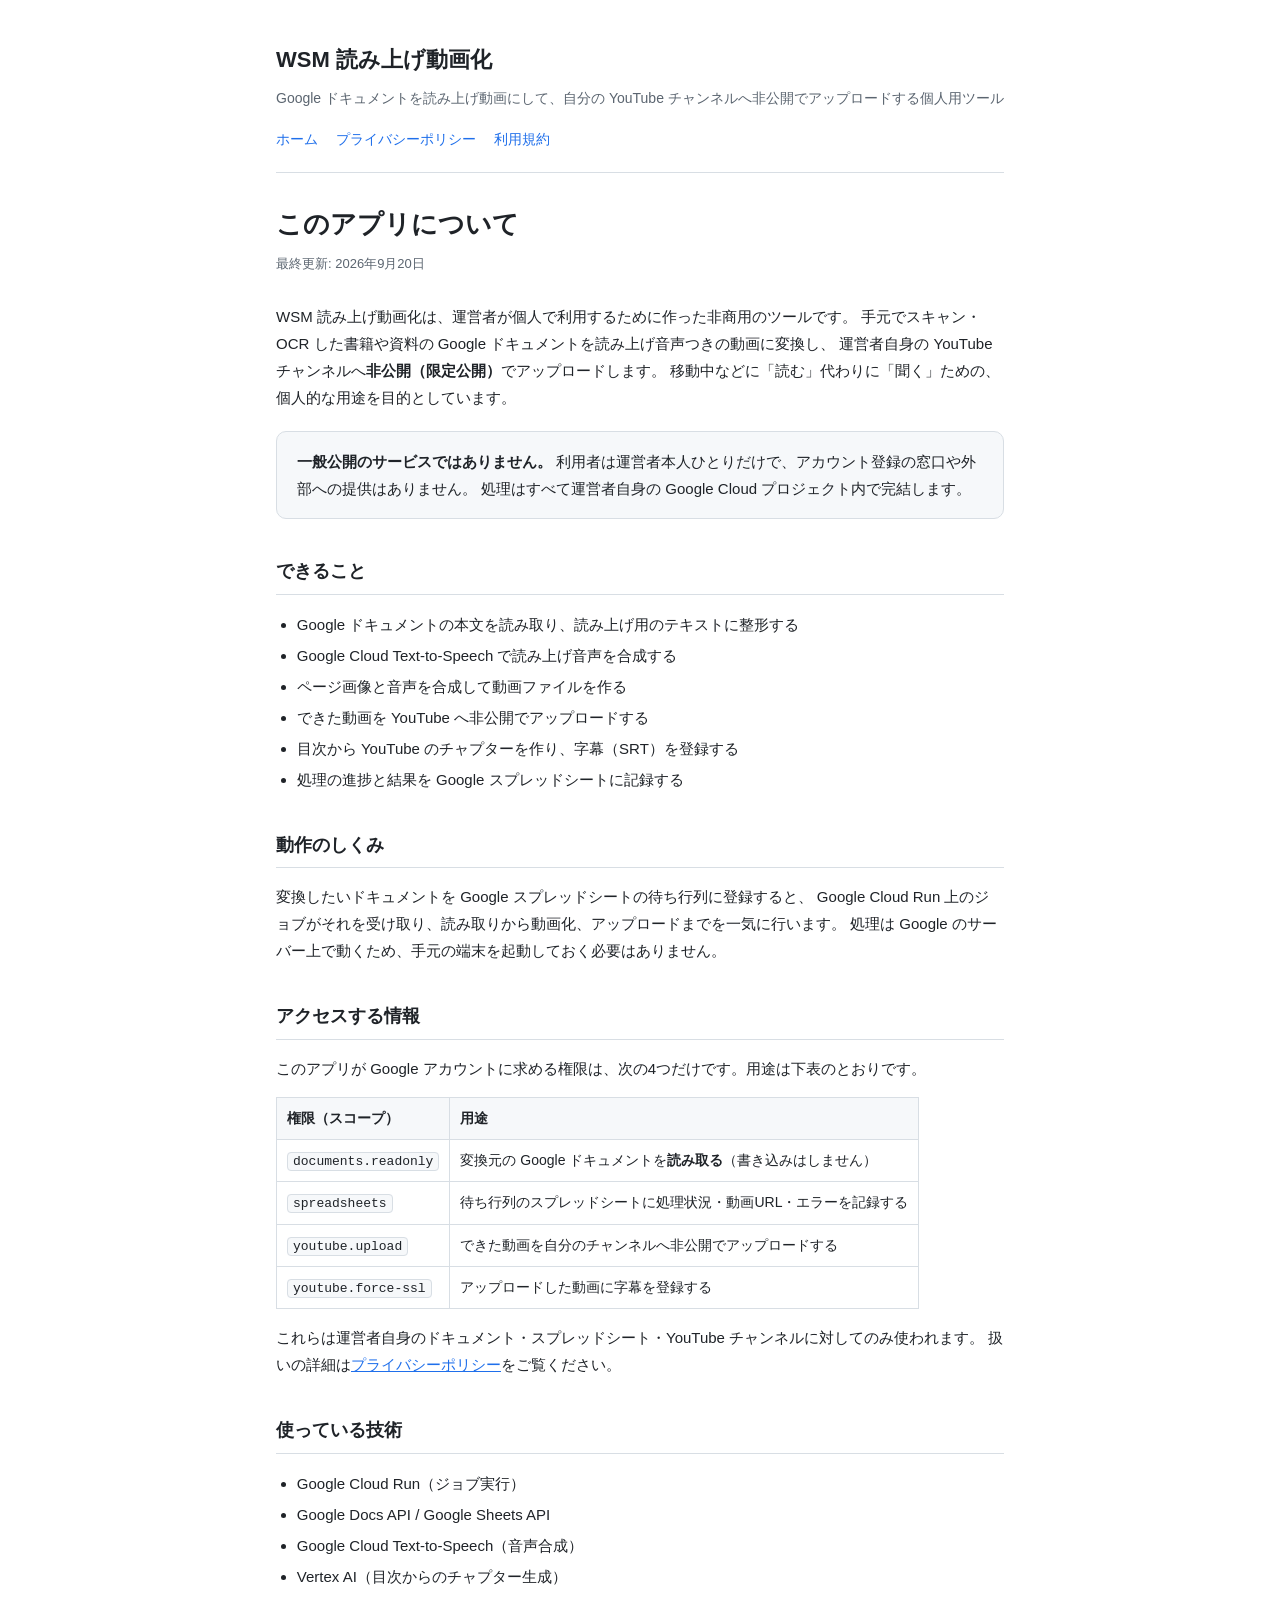
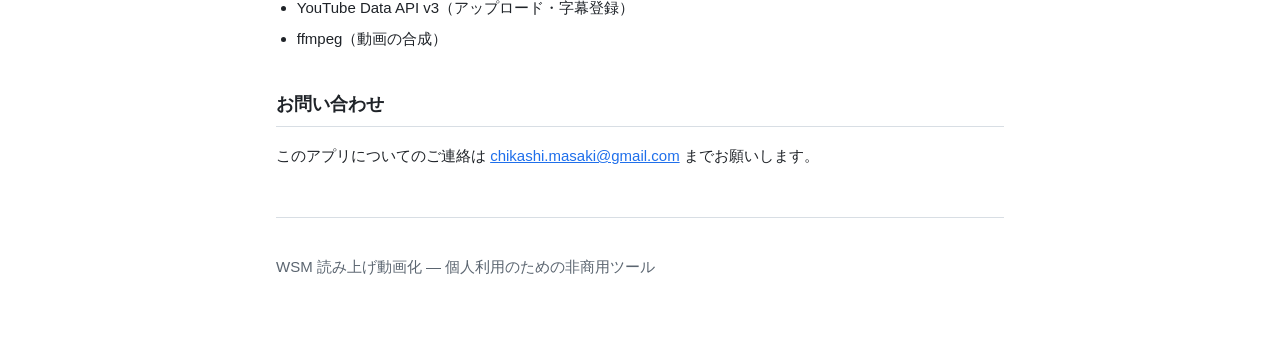
==== index.html @ 62a902ed "OAuth同意画面の本番公開に必要な公開ページ3枚を追加 ホームページ・プライバシーポリシー・利用規約。同意画面が「テスト」のままだと リフレッシュトークンが約7日で失効するため、本番公開の前提を揃え" ====
<!DOCTYPE html>
<html lang="ja">
<head>
<meta charset="utf-8">
<meta name="viewport" content="width=device-width, initial-scale=1">
<title>WSM 読み上げ動画化</title>
<meta name="description" content="Google ドキュメントを読み上げ動画に変換し、自分の YouTube チャンネルへ非公開でアップロードする個人用ツールです。">
<link rel="stylesheet" href="style.css">
</head>
<body>
<div class="wrap">

<header class="site">
  <p class="name">WSM 読み上げ動画化</p>
  <p class="tag">Google ドキュメントを読み上げ動画にして、自分の YouTube チャンネルへ非公開でアップロードする個人用ツール</p>
  <nav>
    <a href="./">ホーム</a>
    <a href="privacy.html">プライバシーポリシー</a>
    <a href="terms.html">利用規約</a>
  </nav>
</header>

<h1>このアプリについて</h1>
<p class="updated">最終更新: 2026年9月20日</p>

<p>
WSM 読み上げ動画化は、運営者が個人で利用するために作った非商用のツールです。
手元でスキャン・OCR した書籍や資料の Google ドキュメントを読み上げ音声つきの動画に変換し、
運営者自身の YouTube チャンネルへ<strong>非公開（限定公開）</strong>でアップロードします。
移動中などに「読む」代わりに「聞く」ための、個人的な用途を目的としています。
</p>

<div class="card">
  <p><strong>一般公開のサービスではありません。</strong>
  利用者は運営者本人ひとりだけで、アカウント登録の窓口や外部への提供はありません。
  処理はすべて運営者自身の Google Cloud プロジェクト内で完結します。</p>
</div>

<h2>できること</h2>
<ul>
  <li>Google ドキュメントの本文を読み取り、読み上げ用のテキストに整形する</li>
  <li>Google Cloud Text-to-Speech で読み上げ音声を合成する</li>
  <li>ページ画像と音声を合成して動画ファイルを作る</li>
  <li>できた動画を YouTube へ非公開でアップロードする</li>
  <li>目次から YouTube のチャプターを作り、字幕（SRT）を登録する</li>
  <li>処理の進捗と結果を Google スプレッドシートに記録する</li>
</ul>

<h2>動作のしくみ</h2>
<p>
変換したいドキュメントを Google スプレッドシートの待ち行列に登録すると、
Google Cloud Run 上のジョブがそれを受け取り、読み取りから動画化、アップロードまでを一気に行います。
処理は Google のサーバー上で動くため、手元の端末を起動しておく必要はありません。
</p>

<h2>アクセスする情報</h2>
<p>このアプリが Google アカウントに求める権限は、次の4つだけです。用途は下表のとおりです。</p>

<table>
  <tr><th>権限（スコープ）</th><th>用途</th></tr>
  <tr>
    <td><code>documents.readonly</code></td>
    <td>変換元の Google ドキュメントを<strong>読み取る</strong>（書き込みはしません）</td>
  </tr>
  <tr>
    <td><code>spreadsheets</code></td>
    <td>待ち行列のスプレッドシートに処理状況・動画URL・エラーを記録する</td>
  </tr>
  <tr>
    <td><code>youtube.upload</code></td>
    <td>できた動画を自分のチャンネルへ非公開でアップロードする</td>
  </tr>
  <tr>
    <td><code>youtube.force-ssl</code></td>
    <td>アップロードした動画に字幕を登録する</td>
  </tr>
</table>

<p>
これらは運営者自身のドキュメント・スプレッドシート・YouTube チャンネルに対してのみ使われます。
扱いの詳細は<a href="privacy.html">プライバシーポリシー</a>をご覧ください。
</p>

<h2>使っている技術</h2>
<ul>
  <li>Google Cloud Run（ジョブ実行）</li>
  <li>Google Docs API / Google Sheets API</li>
  <li>Google Cloud Text-to-Speech（音声合成）</li>
  <li>Vertex AI（目次からのチャプター生成）</li>
  <li>YouTube Data API v3（アップロード・字幕登録）</li>
  <li>ffmpeg（動画の合成）</li>
</ul>

<h2>お問い合わせ</h2>
<p>
このアプリについてのご連絡は
<a href="mailto:chikashi.masaki@gmail.com">chikashi.masaki@gmail.com</a>
までお願いします。
</p>

<footer class="site">
  <p>WSM 読み上げ動画化 — 個人利用のための非商用ツール</p>
</footer>

</div>
</body>
</html>
---- style.css ----
:root {
  --bg: #ffffff;
  --fg: #1f2328;
  --muted: #5b6570;
  --line: #d8dee4;
  --accent: #1f6feb;
  --card: #f6f8fa;
}

@media (prefers-color-scheme: dark) {
  :root {
    --bg: #0d1117;
    --fg: #e6edf3;
    --muted: #9198a1;
    --line: #30363d;
    --accent: #6ea8ff;
    --card: #161b22;
  }
}

* { box-sizing: border-box; }

body {
  margin: 0;
  background: var(--bg);
  color: var(--fg);
  font-family: -apple-system, 'Hiragino Sans', 'Noto Sans JP', 'Meiryo', sans-serif;
  line-height: 1.8;
  -webkit-text-size-adjust: 100%;
}

.wrap {
  max-width: 760px;
  margin: 0 auto;
  padding: 40px 16px 64px;
}

header.site {
  border-bottom: 1px solid var(--line);
  margin-bottom: 32px;
  padding-bottom: 20px;
}

header.site .name {
  font-size: 22px;
  font-weight: 700;
  margin: 0;
}

header.site .tag {
  color: var(--muted);
  font-size: 14px;
  margin: 6px 0 0;
}

nav {
  margin-top: 16px;
  display: flex;
  flex-wrap: wrap;
  gap: 8px 18px;
  font-size: 14px;
}

nav a { color: var(--accent); text-decoration: none; }
nav a:hover { text-decoration: underline; }

h1 { font-size: 26px; line-height: 1.5; margin: 0 0 8px; }
h2 { font-size: 18px; margin: 36px 0 10px; padding-bottom: 6px; border-bottom: 1px solid var(--line); }
h3 { font-size: 15px; margin: 22px 0 6px; }

p, li { font-size: 15px; }
ul { padding-left: 1.3em; }
li { margin: 4px 0; }

.updated { color: var(--muted); font-size: 13px; margin: 0 0 28px; }

.card {
  background: var(--card);
  border: 1px solid var(--line);
  border-radius: 10px;
  padding: 16px 20px;
  margin: 20px 0;
}

.card p:first-child { margin-top: 0; }
.card p:last-child { margin-bottom: 0; }

table {
  border-collapse: collapse;
  width: 100%;
  margin: 14px 0;
  font-size: 14px;
  display: block;
  overflow-x: auto;
}

th, td {
  border: 1px solid var(--line);
  padding: 8px 10px;
  text-align: left;
  vertical-align: top;
}

th { background: var(--card); font-weight: 600; white-space: nowrap; }

code {
  background: var(--card);
  border: 1px solid var(--line);
  border-radius: 4px;
  padding: 1px 5px;
  font-size: 13px;
  word-break: break-all;
}

a { color: var(--accent); }

footer.site {
  margin-top: 48px;
  padding-top: 20px;
  border-top: 1px solid var(--line);
  color: var(--muted);
  font-size: 13px;
}
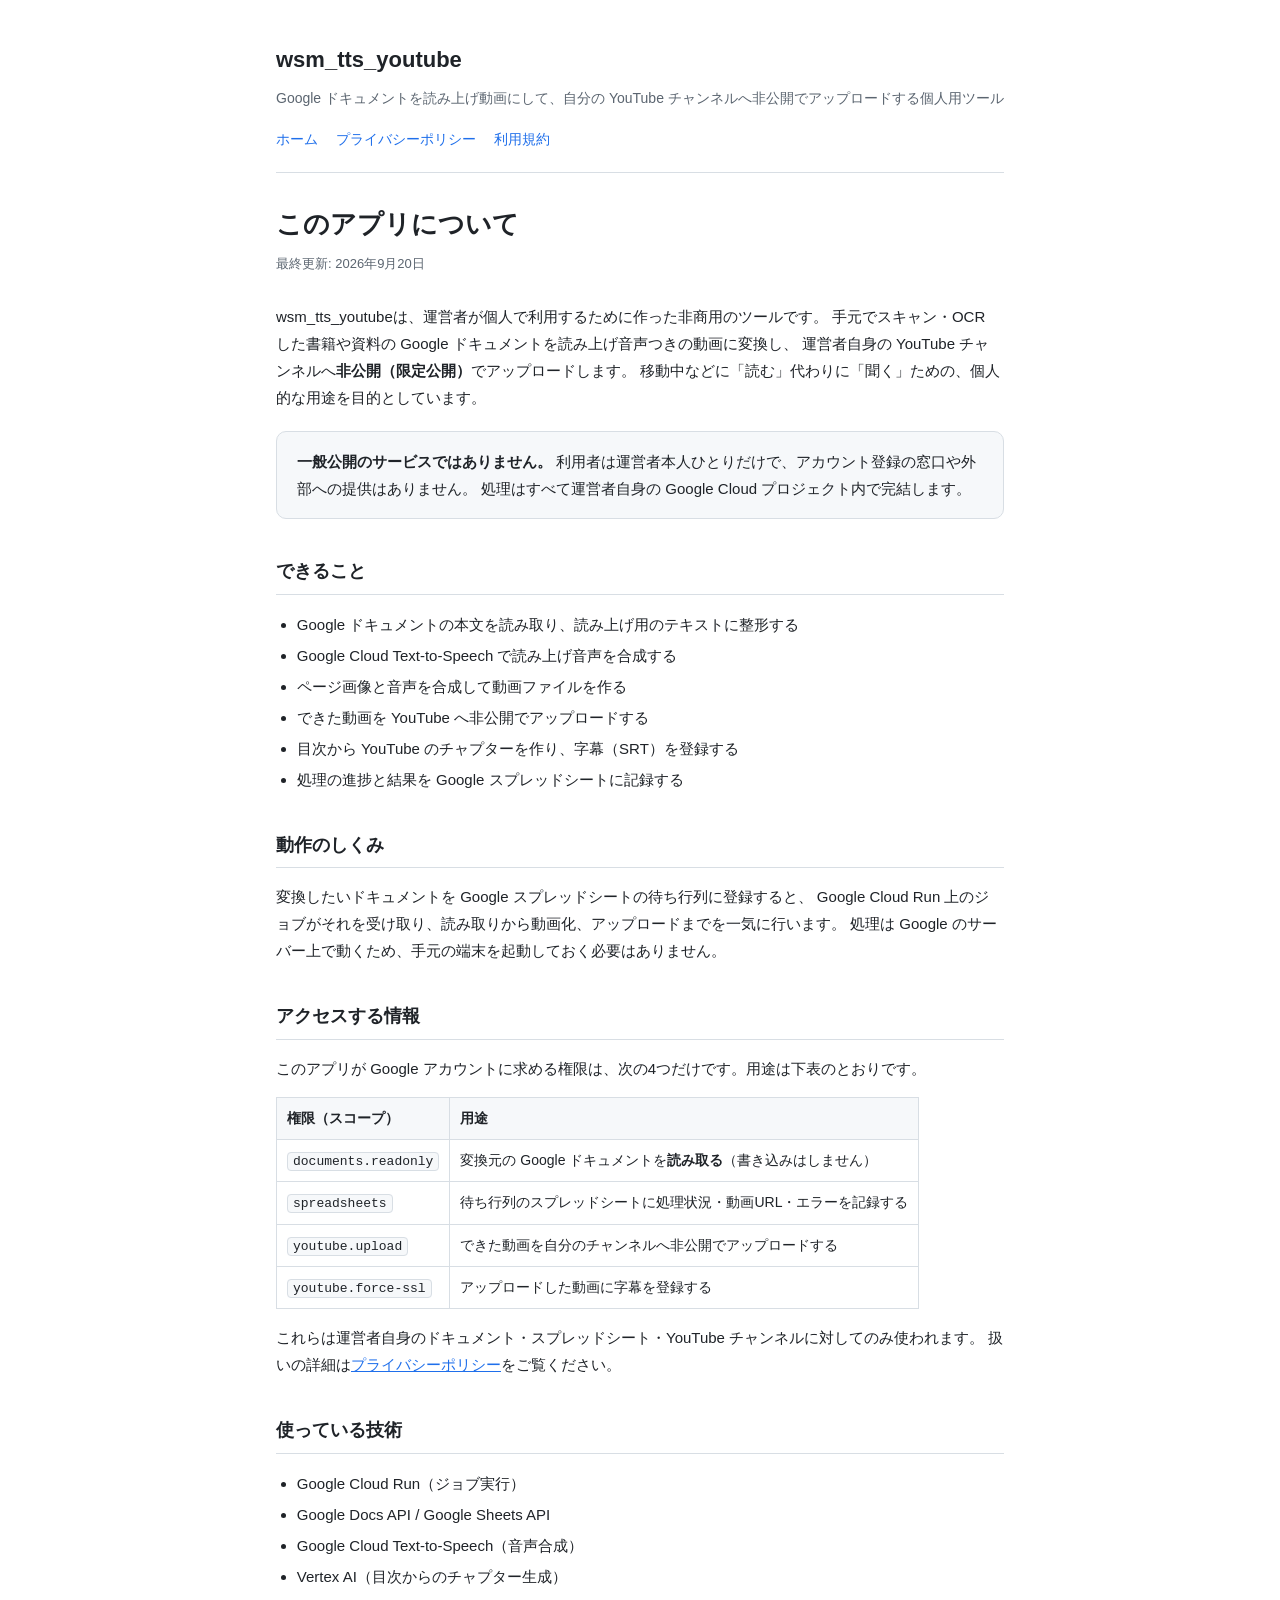
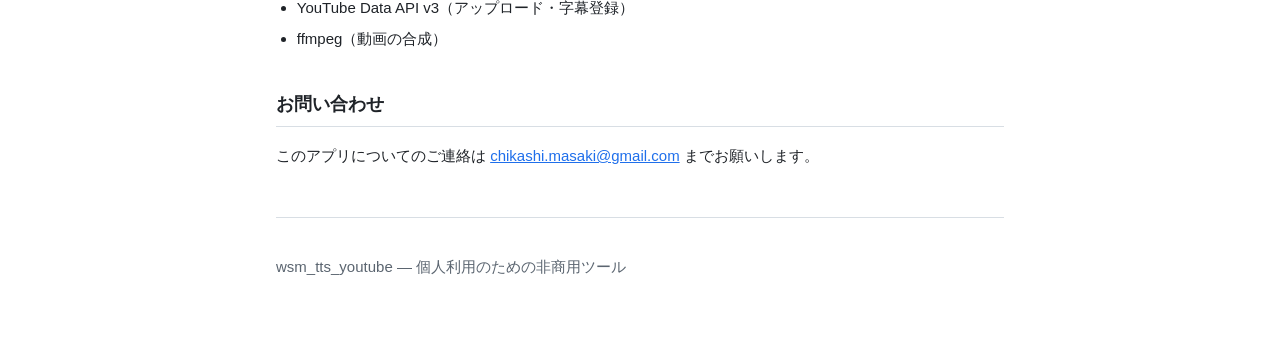
==== commit c851e78f: "アプリ名を「WSM 読み上げ動画化」から wsm_tts_youtube に統一 Co-Authored-By: Claude Sonnet 5.5 <noreply@anthropic.com>" ====
--- a/index.html
+++ b/index.html
@@ -3,7 +3,7 @@
 <head>
 <meta charset="utf-8">
 <meta name="viewport" content="width=device-width, initial-scale=1">
-<title>WSM 読み上げ動画化</title>
+<title>wsm_tts_youtube</title>
 <meta name="description" content="Google ドキュメントを読み上げ動画に変換し、自分の YouTube チャンネルへ非公開でアップロードする個人用ツールです。">
 <link rel="stylesheet" href="style.css">
 </head>
@@ -11,7 +11,7 @@
 <div class="wrap">
 
 <header class="site">
-  <p class="name">WSM 読み上げ動画化</p>
+  <p class="name">wsm_tts_youtube</p>
   <p class="tag">Google ドキュメントを読み上げ動画にして、自分の YouTube チャンネルへ非公開でアップロードする個人用ツール</p>
   <nav>
     <a href="./">ホーム</a>
@@ -24,7 +24,7 @@
 <p class="updated">最終更新: 2026年9月20日</p>
 
 <p>
-WSM 読み上げ動画化は、運営者が個人で利用するために作った非商用のツールです。
+wsm_tts_youtubeは、運営者が個人で利用するために作った非商用のツールです。
 手元でスキャン・OCR した書籍や資料の Google ドキュメントを読み上げ音声つきの動画に変換し、
 運営者自身の YouTube チャンネルへ<strong>非公開（限定公開）</strong>でアップロードします。
 移動中などに「読む」代わりに「聞く」ための、個人的な用途を目的としています。
@@ -99,7 +99,7 @@
 </p>
 
 <footer class="site">
-  <p>WSM 読み上げ動画化 — 個人利用のための非商用ツール</p>
+  <p>wsm_tts_youtube — 個人利用のための非商用ツール</p>
 </footer>
 
 </div>
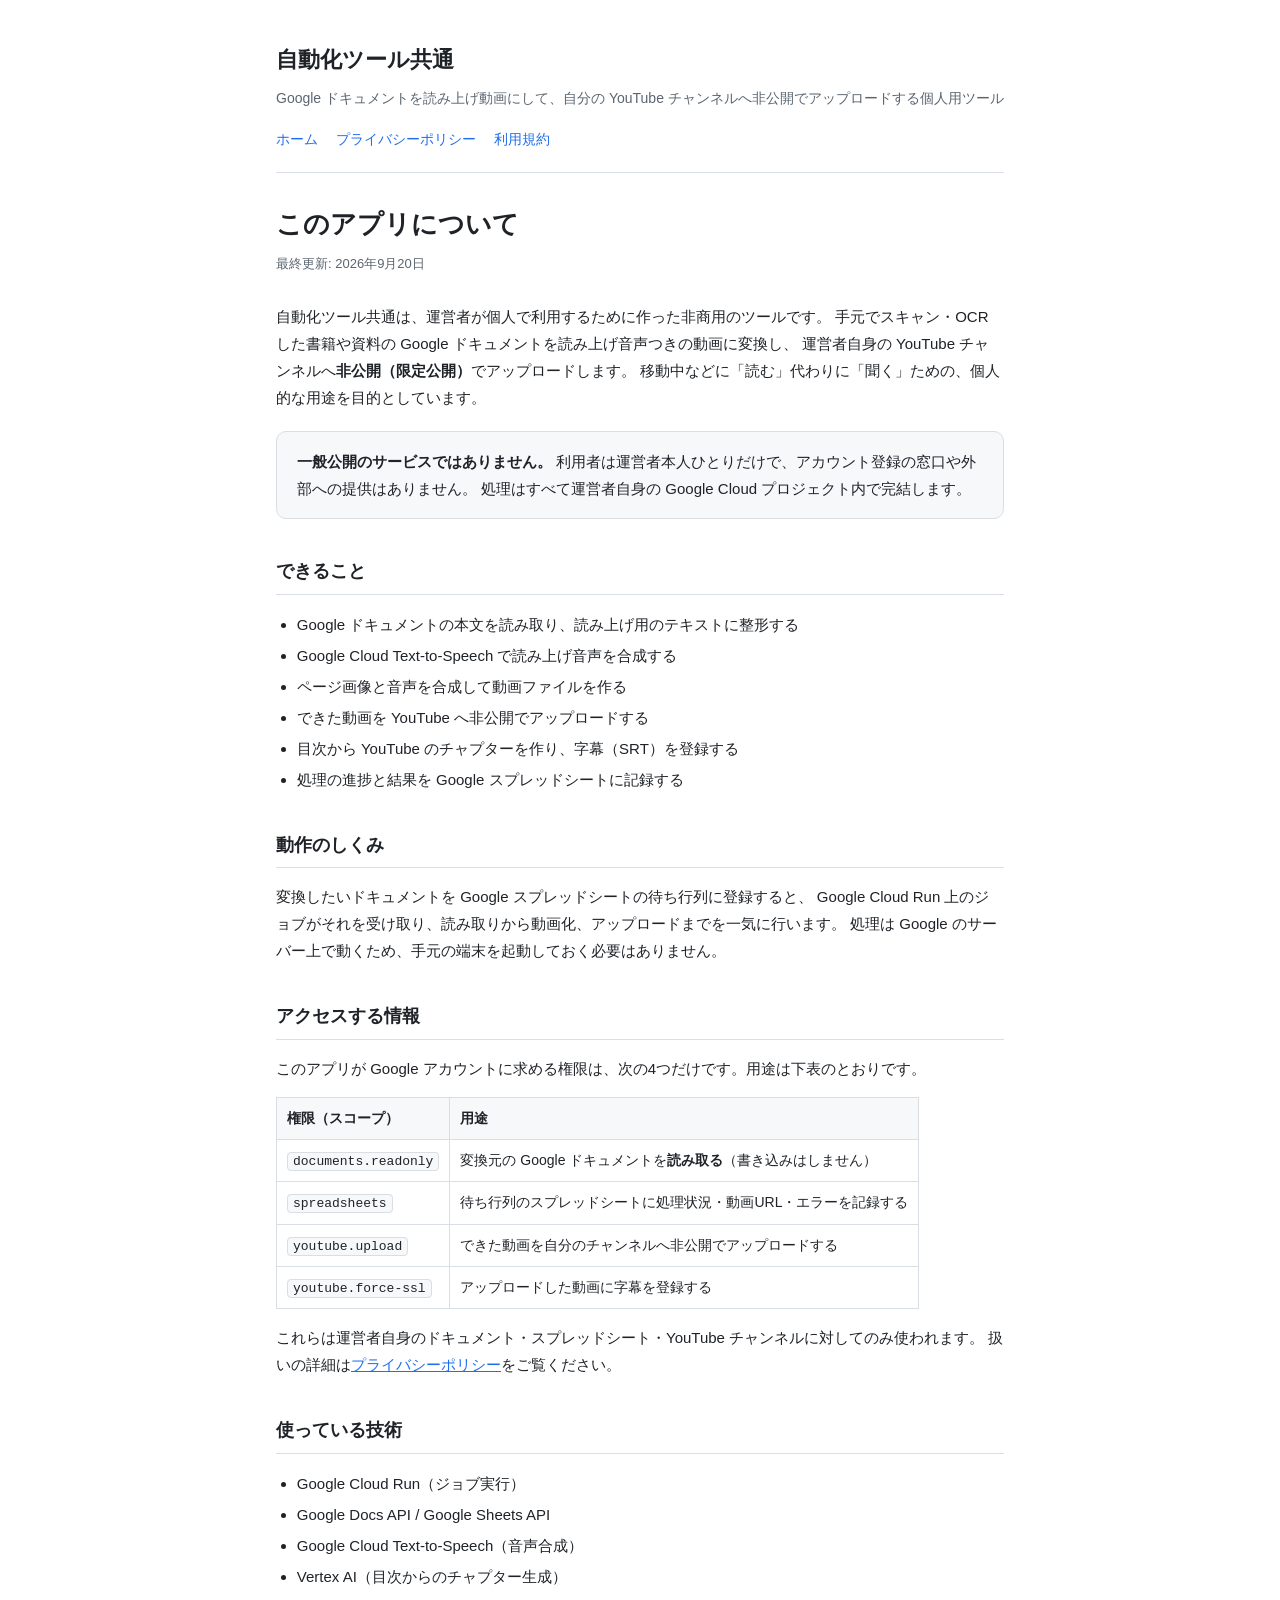
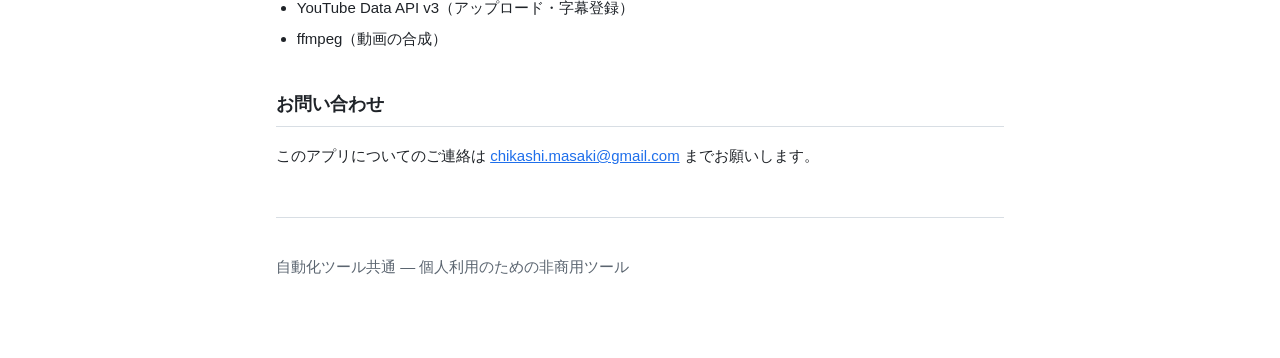
==== commit 574b7b12: "アプリ名を共通の名前「自動化ツール共通」に変更 WSM専用ではなく、手元のGAS操作・Gmail整理でも使う共通のOAuthアプリになったため。  Co-Authored-By: Claude Son" ====
--- a/index.html
+++ b/index.html
@@ -3,7 +3,7 @@
 <head>
 <meta charset="utf-8">
 <meta name="viewport" content="width=device-width, initial-scale=1">
-<title>wsm_tts_youtube</title>
+<title>自動化ツール共通</title>
 <meta name="description" content="Google ドキュメントを読み上げ動画に変換し、自分の YouTube チャンネルへ非公開でアップロードする個人用ツールです。">
 <link rel="stylesheet" href="style.css">
 </head>
@@ -11,7 +11,7 @@
 <div class="wrap">
 
 <header class="site">
-  <p class="name">wsm_tts_youtube</p>
+  <p class="name">自動化ツール共通</p>
   <p class="tag">Google ドキュメントを読み上げ動画にして、自分の YouTube チャンネルへ非公開でアップロードする個人用ツール</p>
   <nav>
     <a href="./">ホーム</a>
@@ -24,7 +24,7 @@
 <p class="updated">最終更新: 2026年9月20日</p>
 
 <p>
-wsm_tts_youtubeは、運営者が個人で利用するために作った非商用のツールです。
+自動化ツール共通は、運営者が個人で利用するために作った非商用のツールです。
 手元でスキャン・OCR した書籍や資料の Google ドキュメントを読み上げ音声つきの動画に変換し、
 運営者自身の YouTube チャンネルへ<strong>非公開（限定公開）</strong>でアップロードします。
 移動中などに「読む」代わりに「聞く」ための、個人的な用途を目的としています。
@@ -99,7 +99,7 @@
 </p>
 
 <footer class="site">
-  <p>wsm_tts_youtube — 個人利用のための非商用ツール</p>
+  <p>自動化ツール共通 — 個人利用のための非商用ツール</p>
 </footer>
 
 </div>
